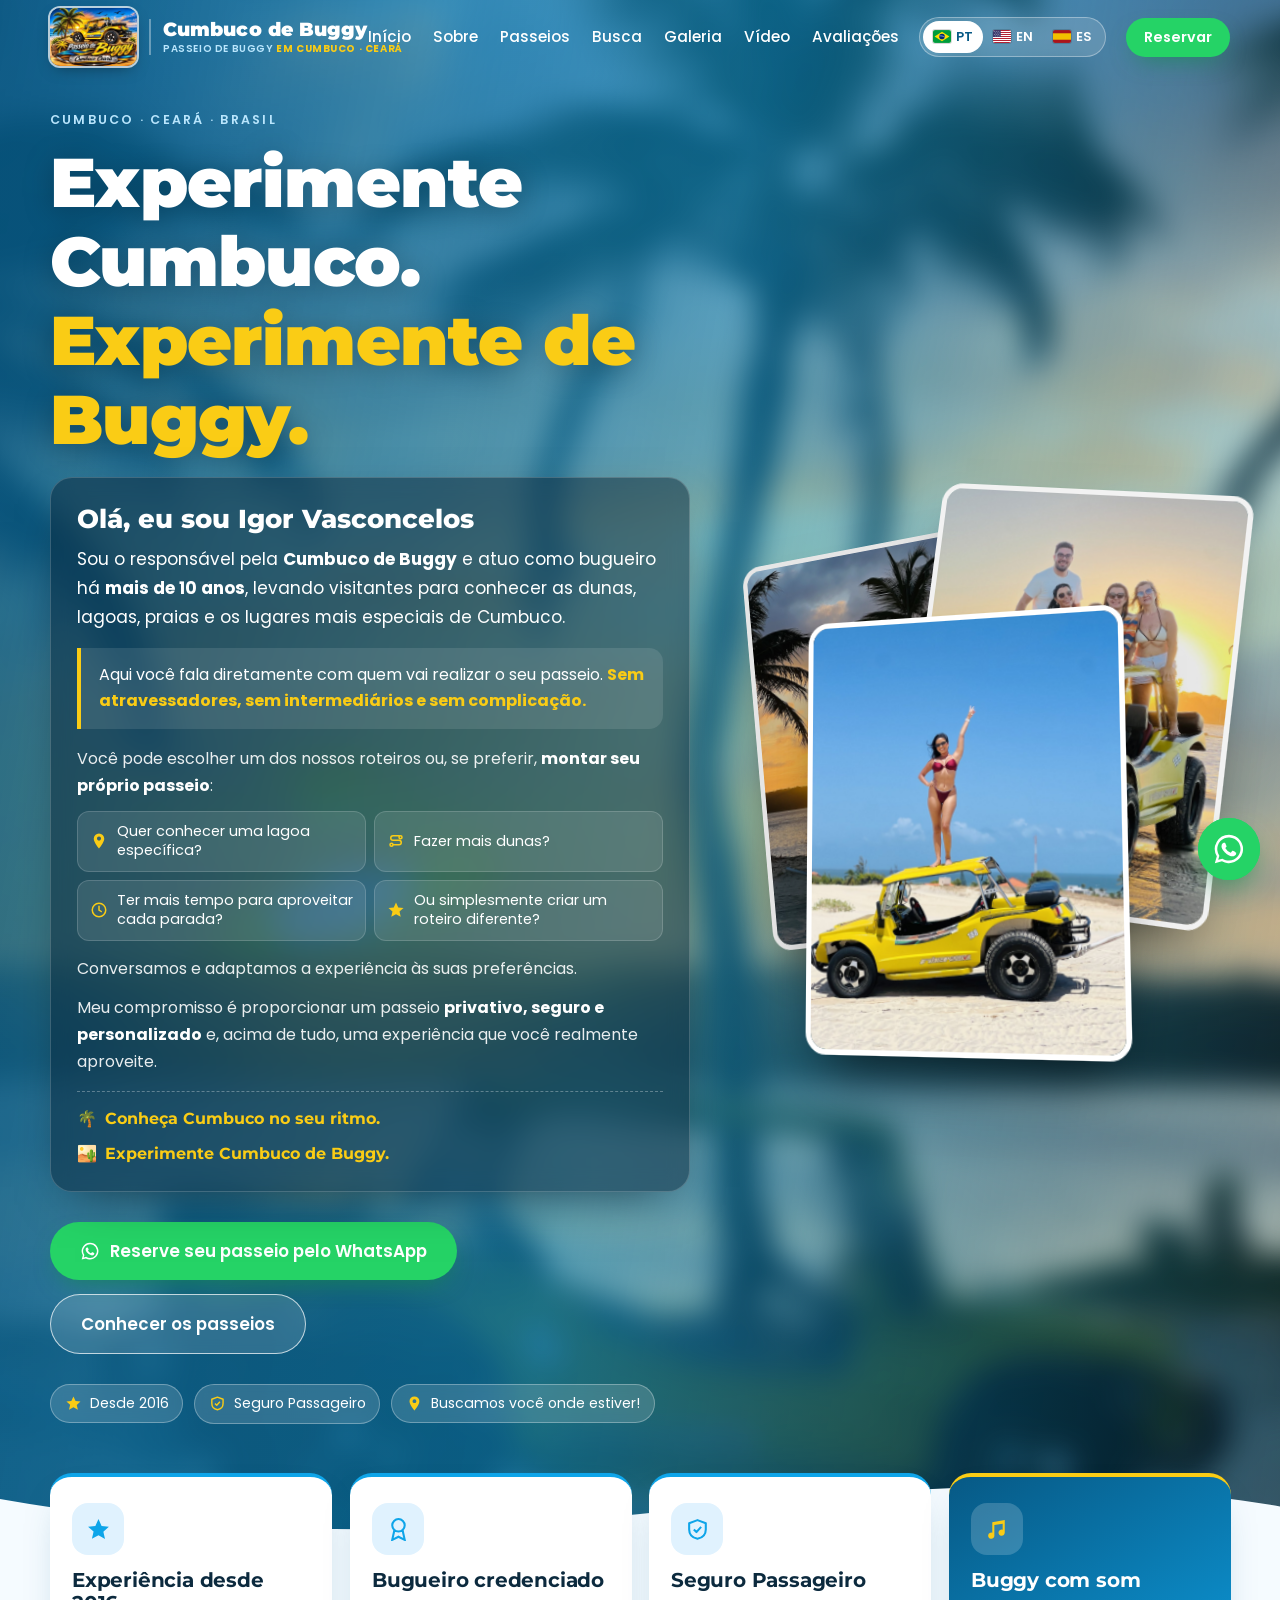
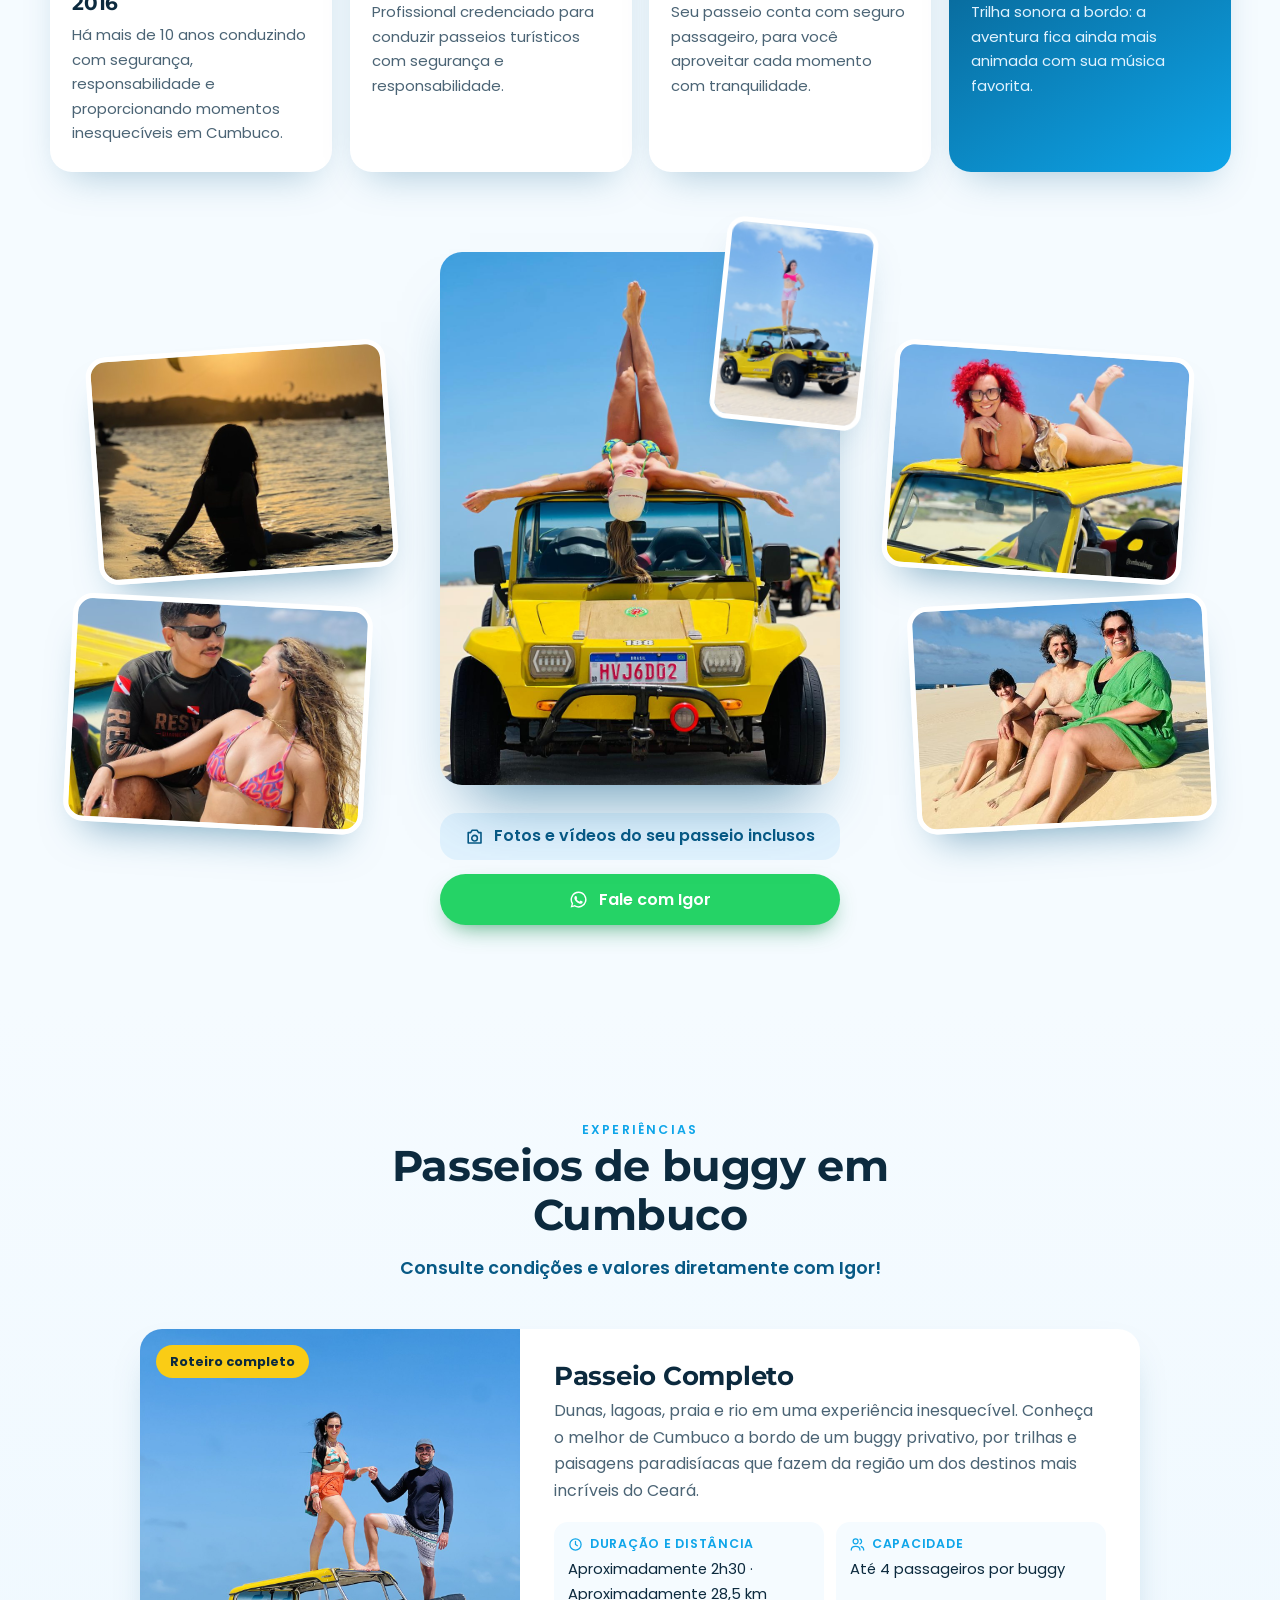
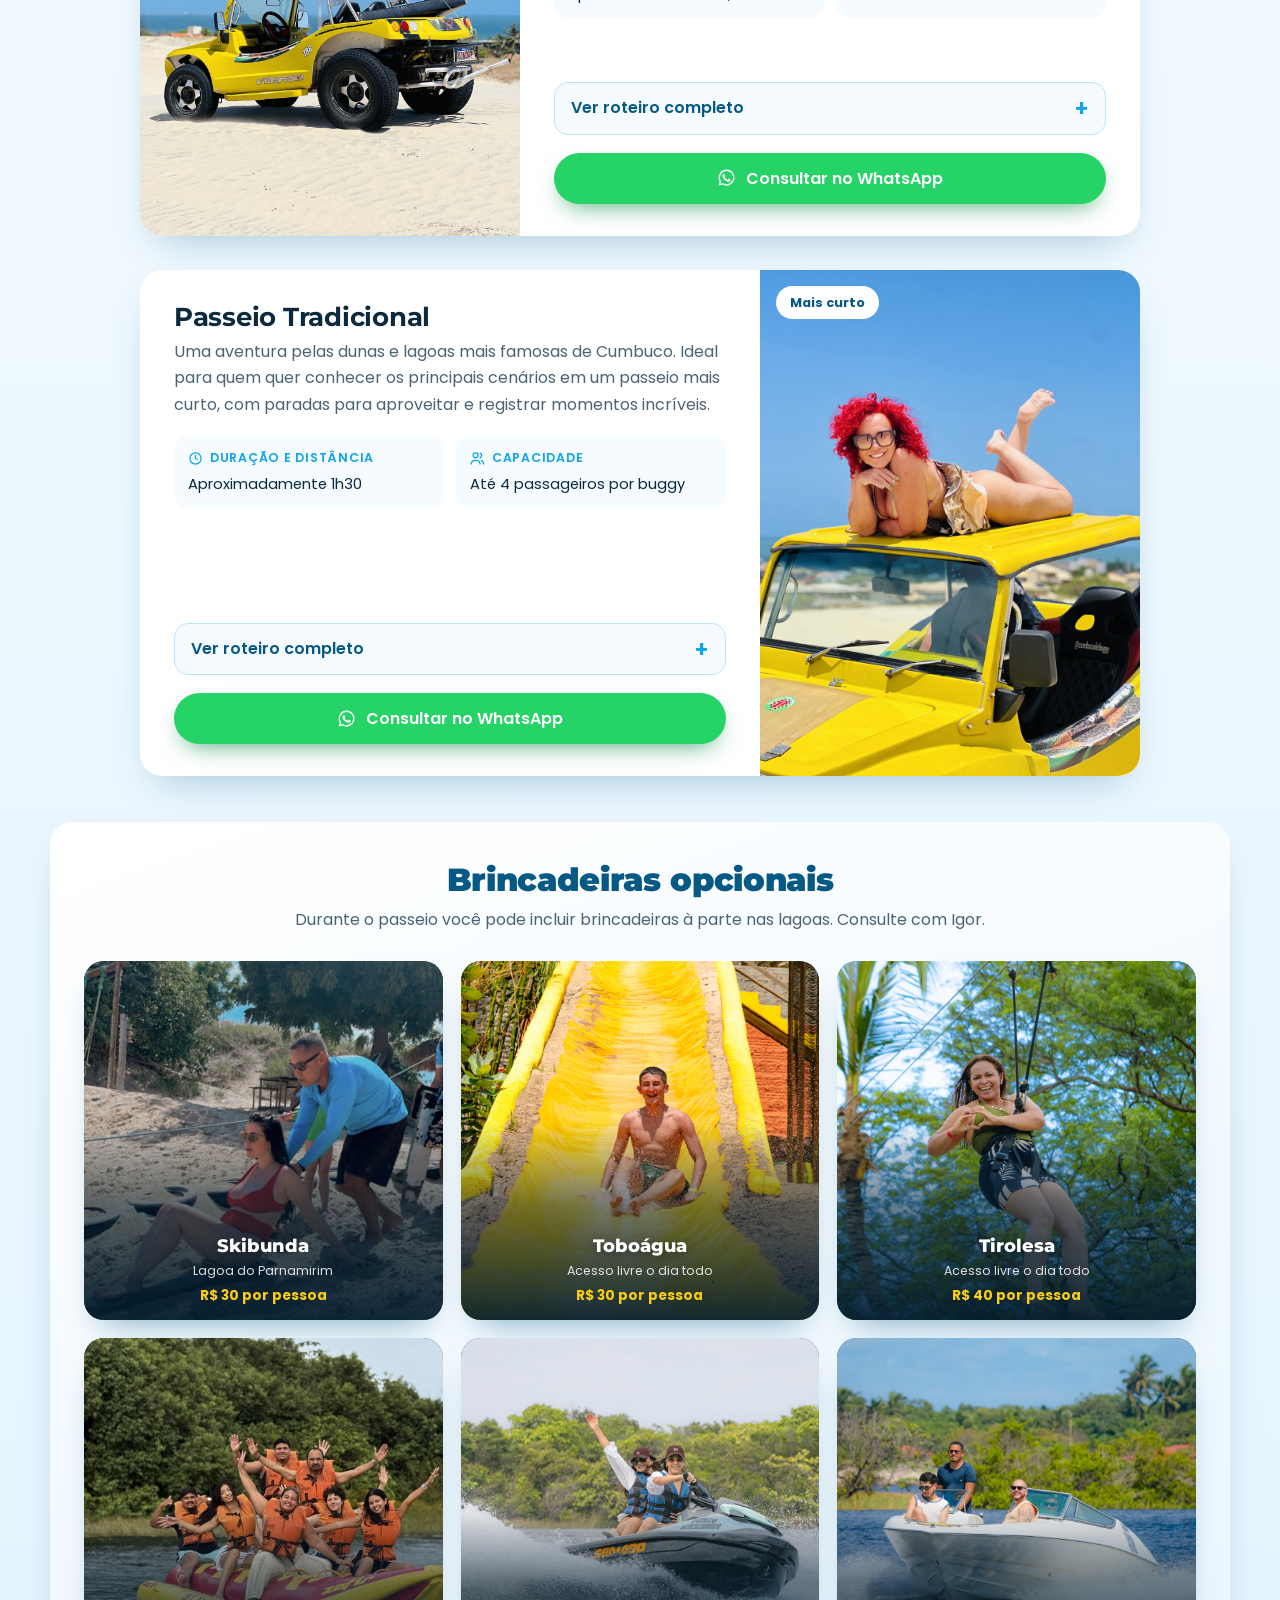
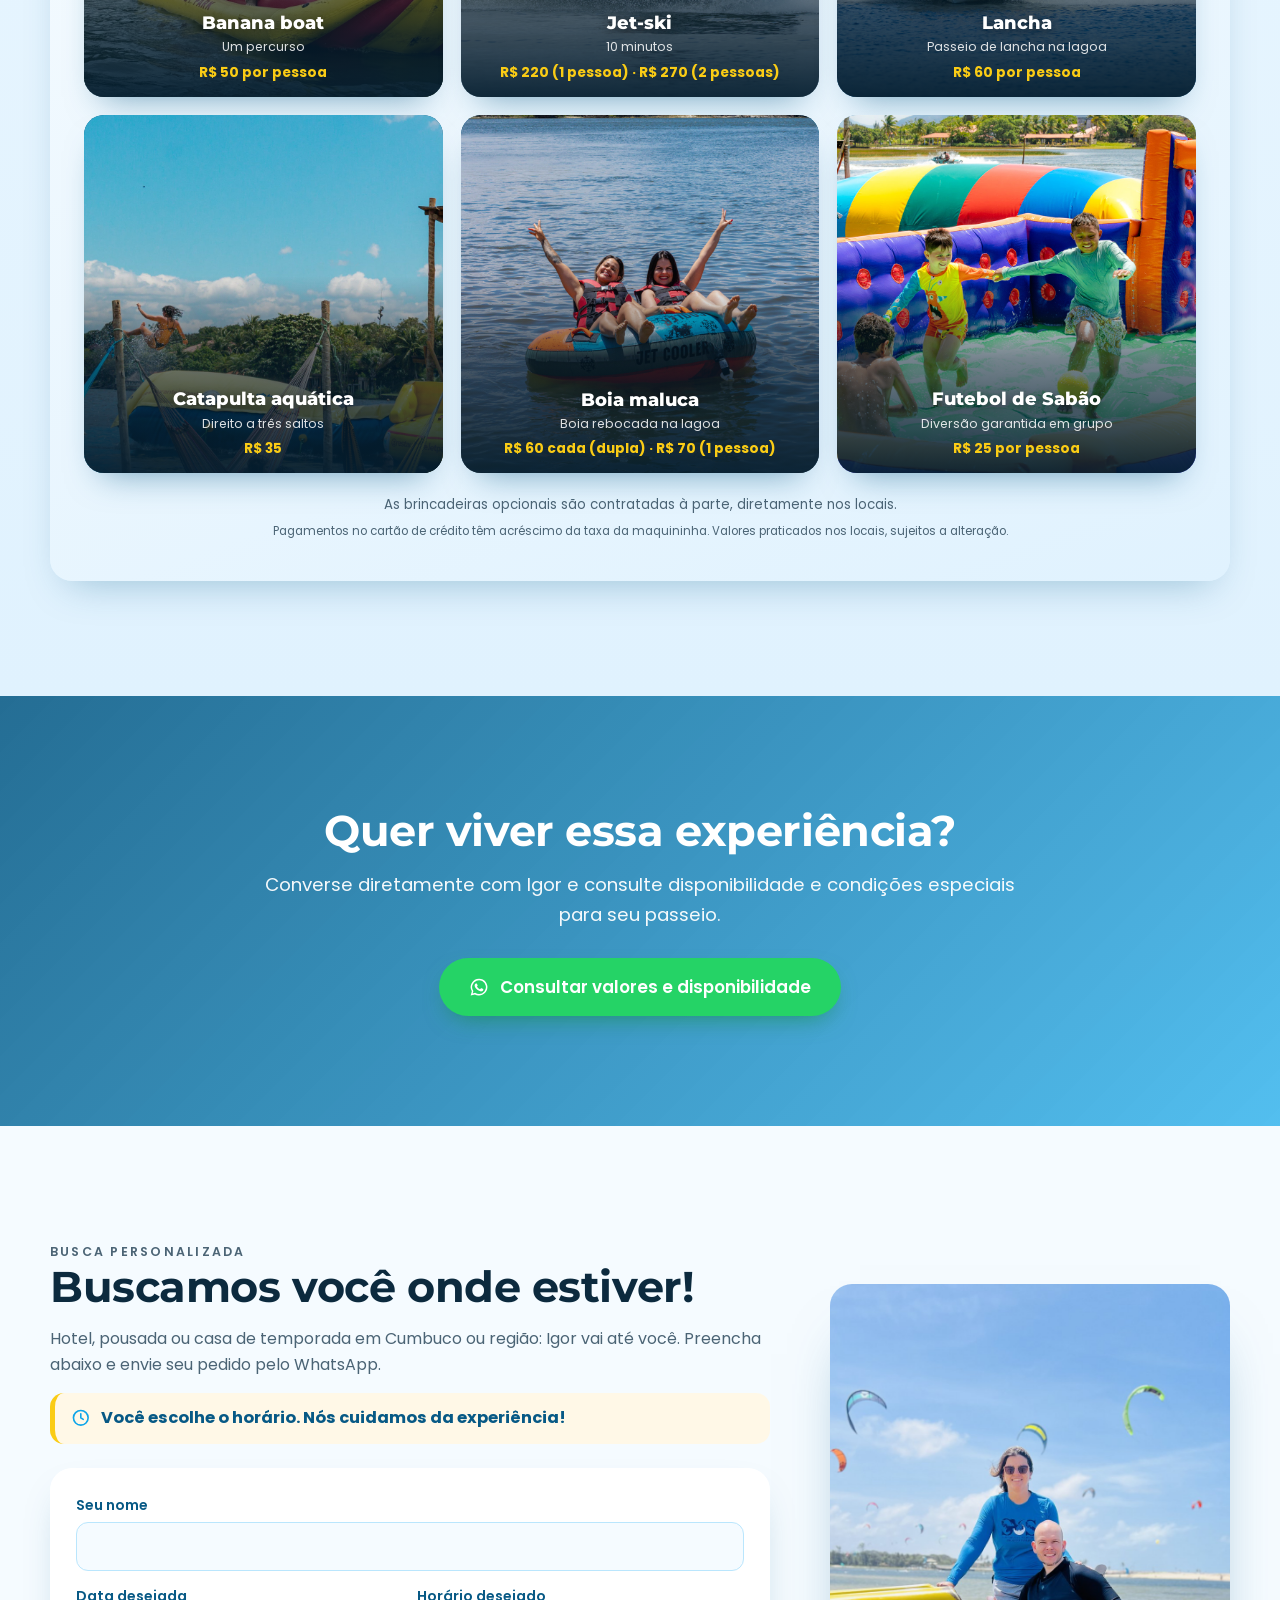
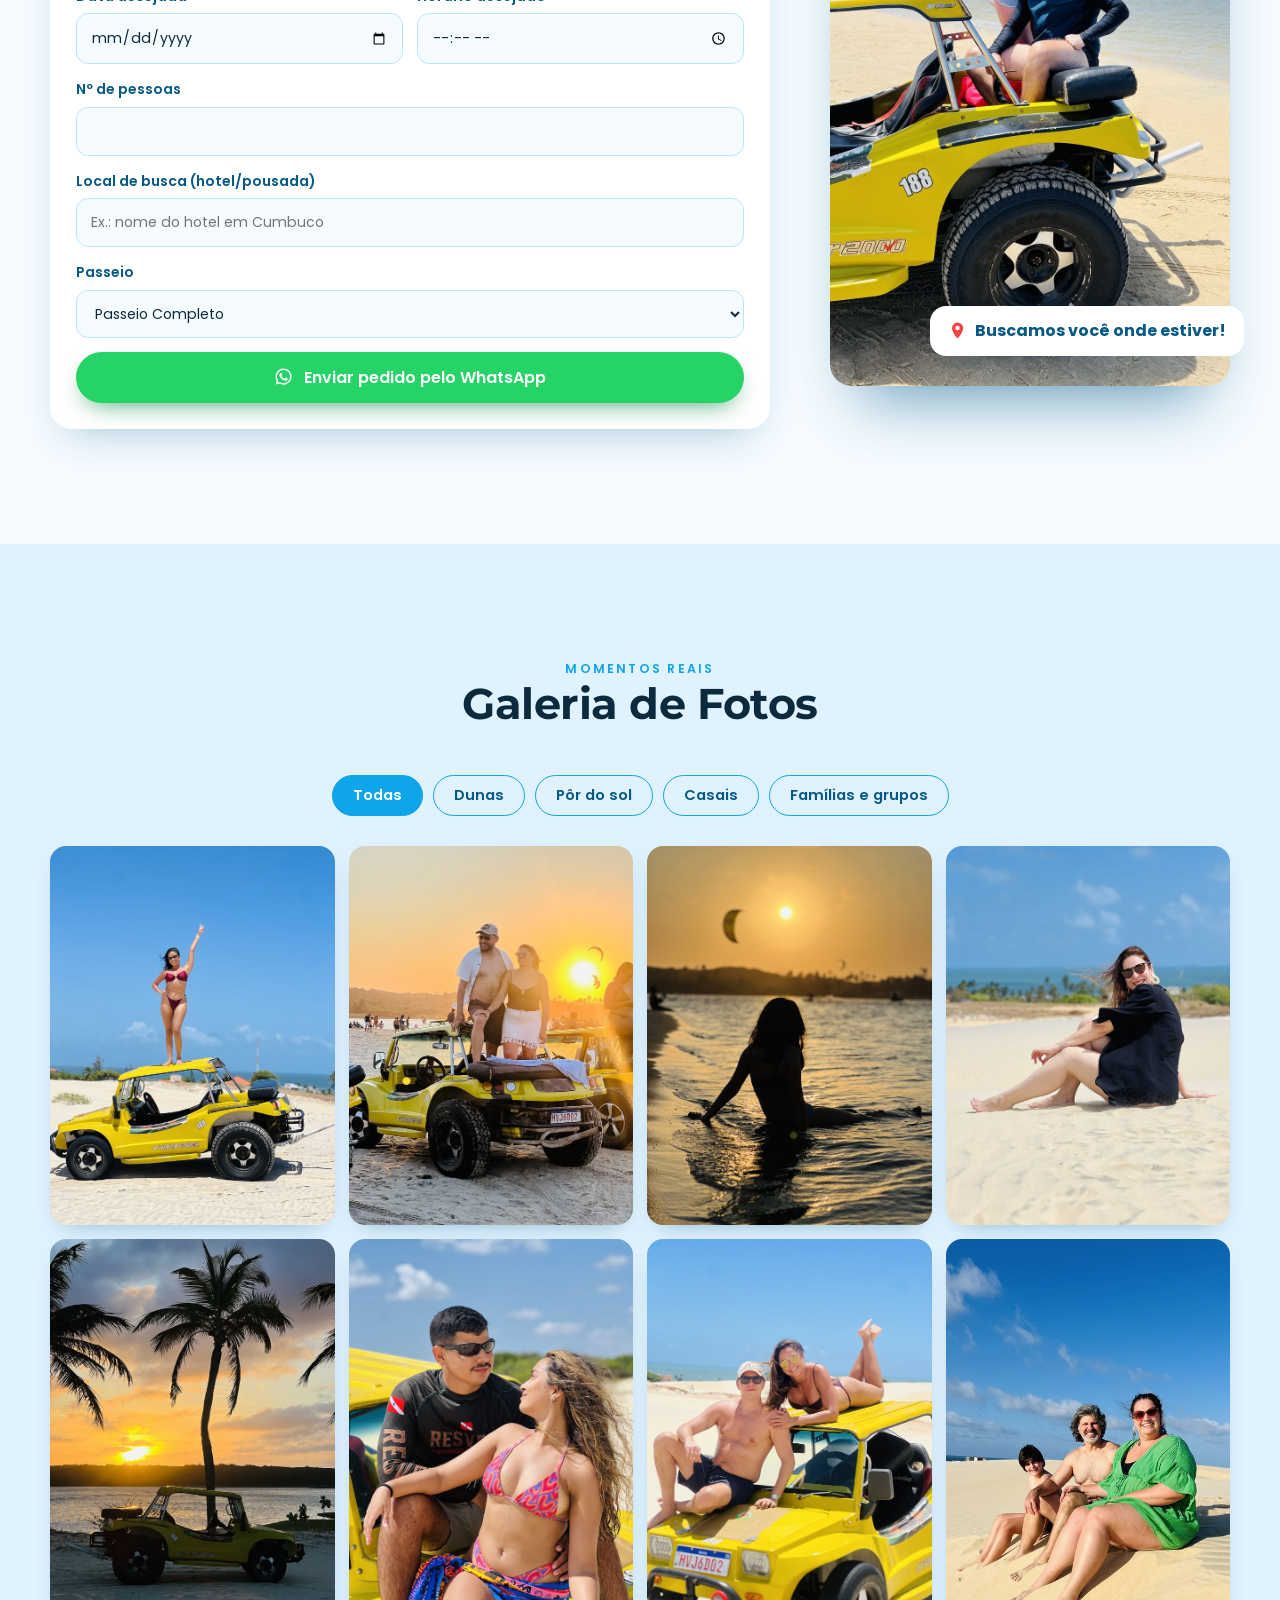
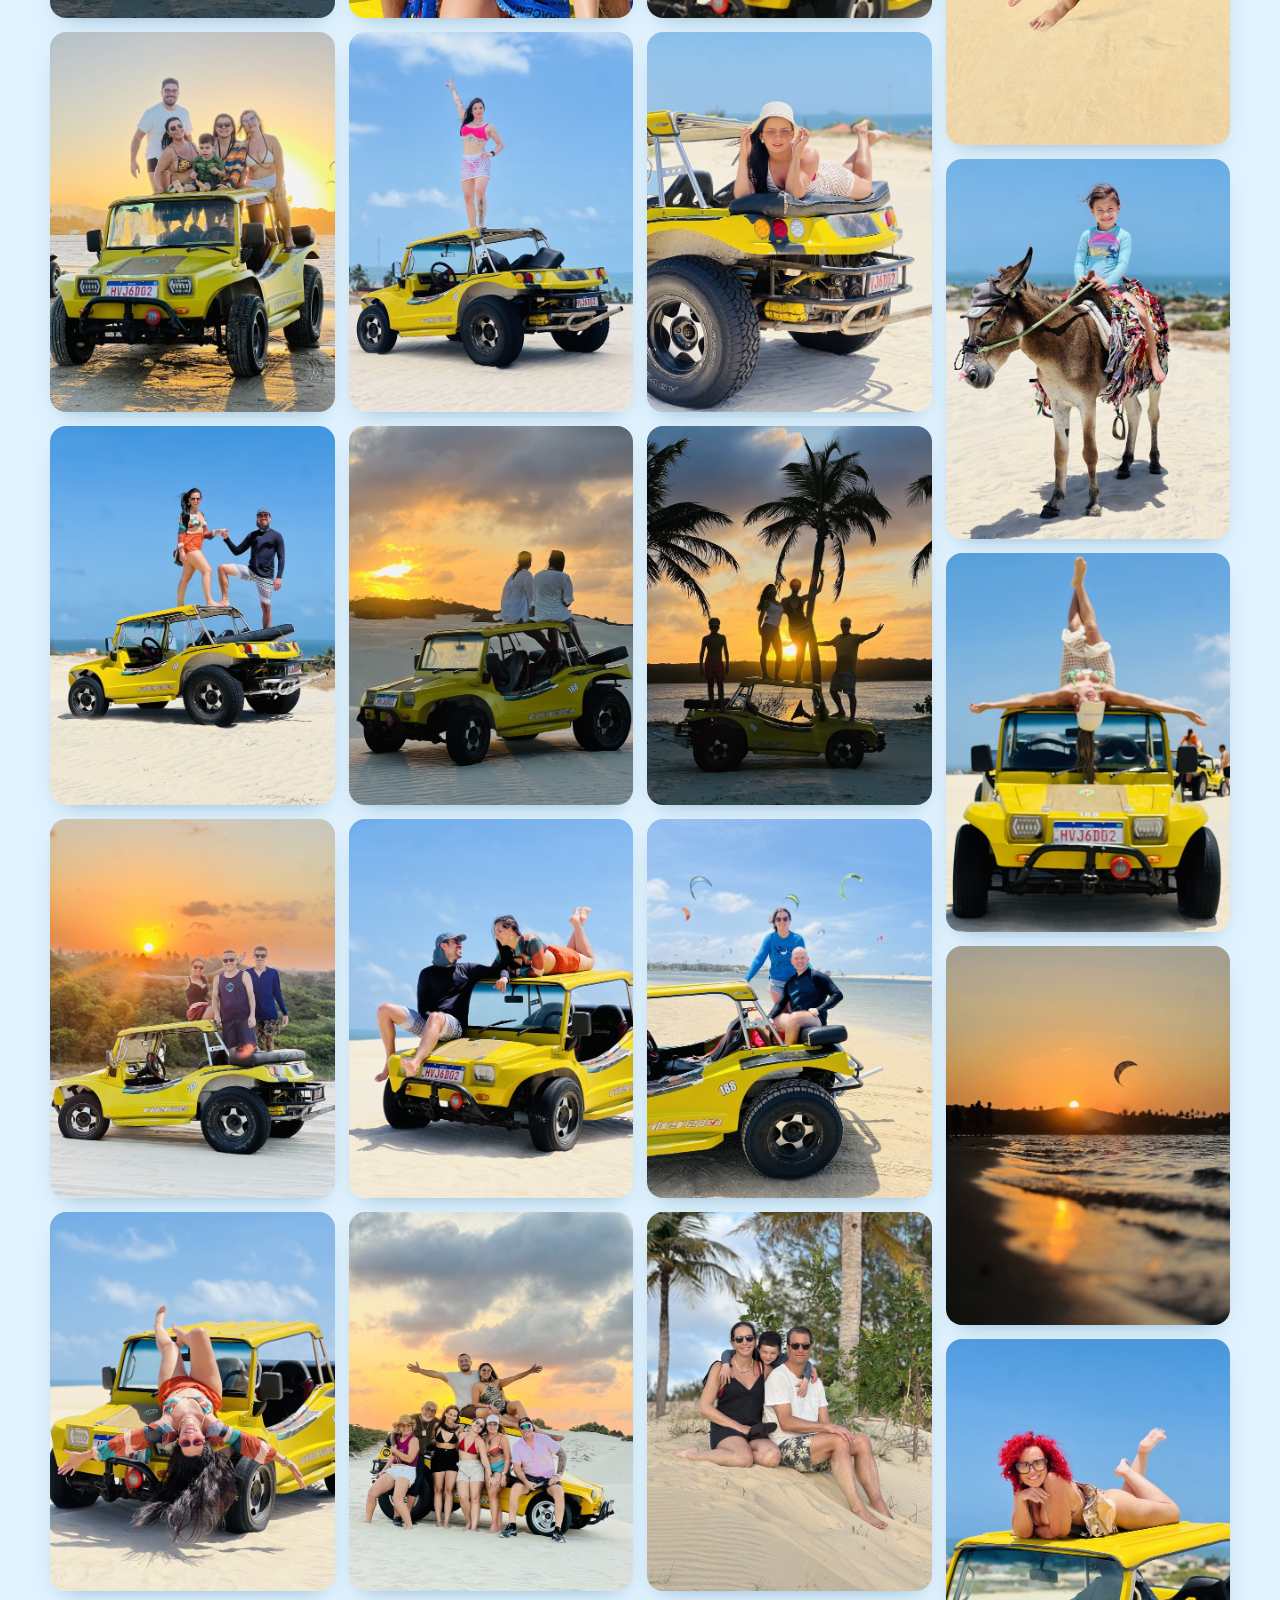
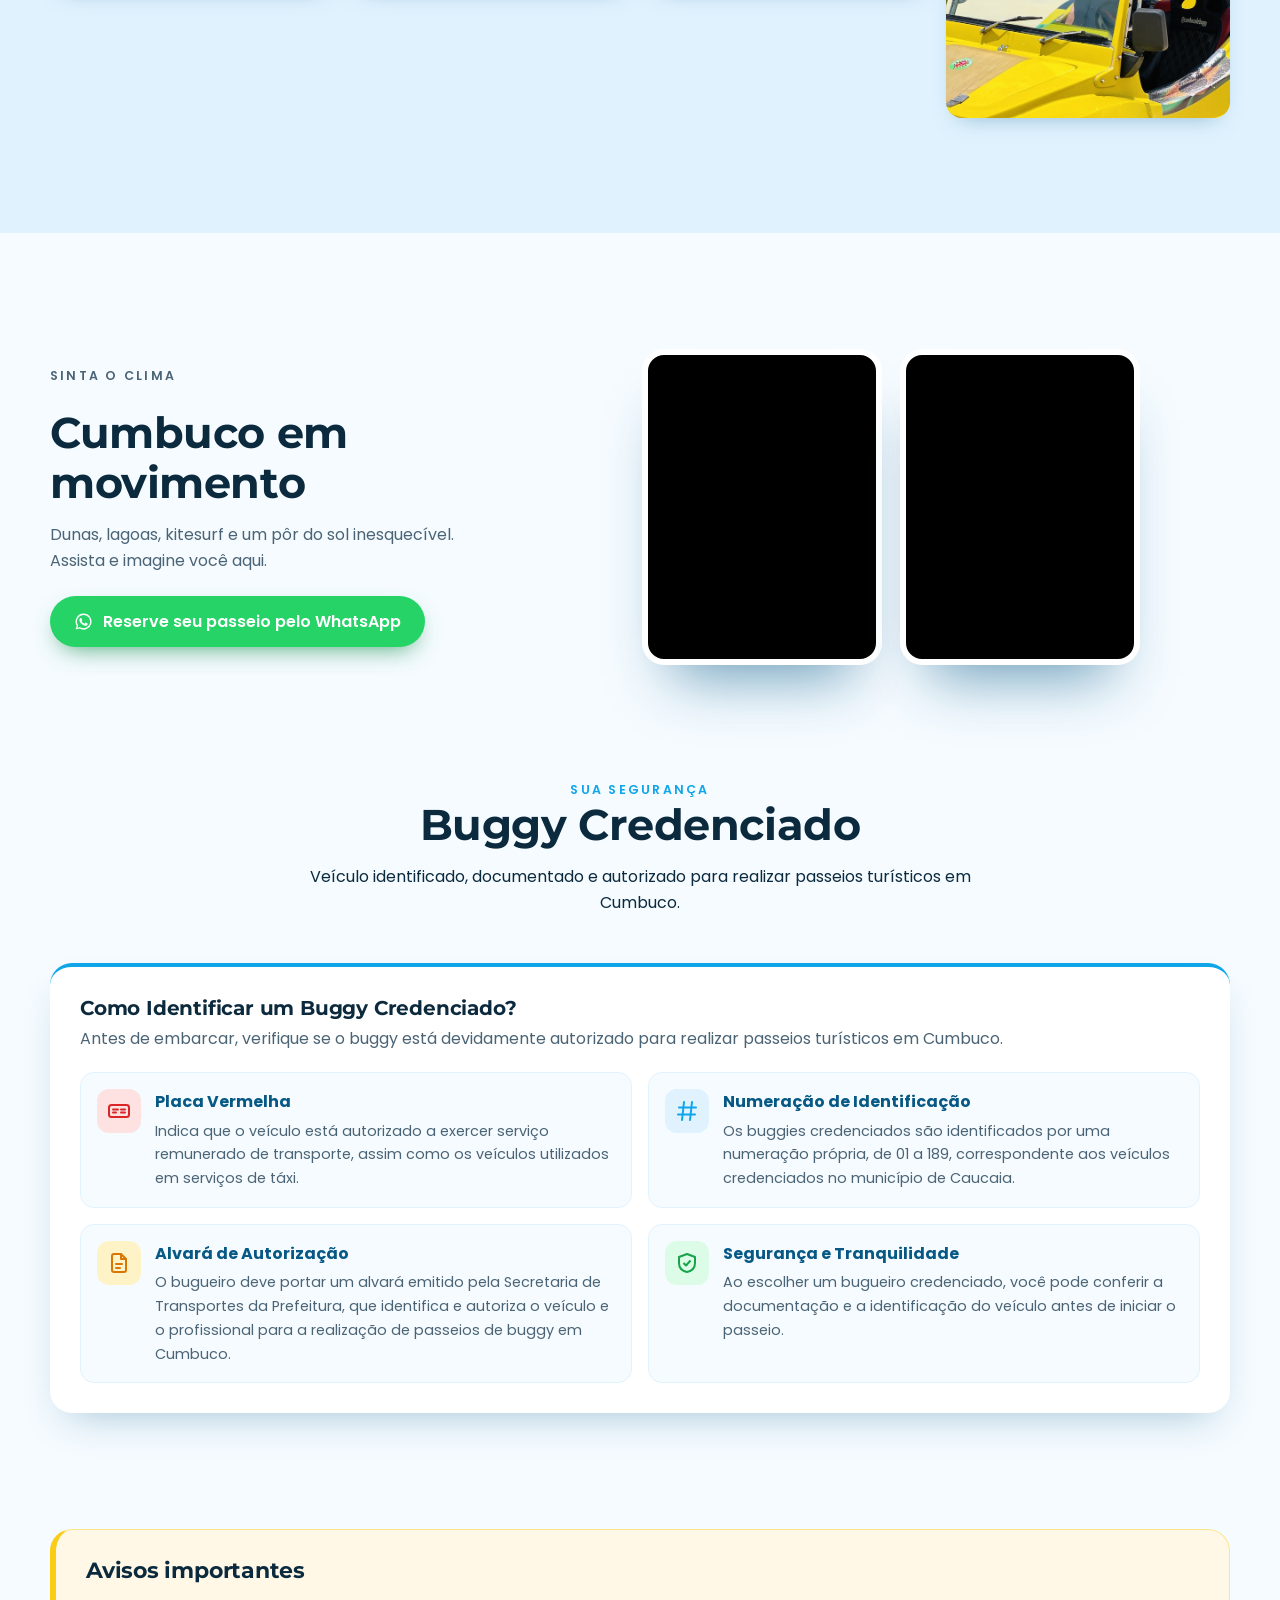
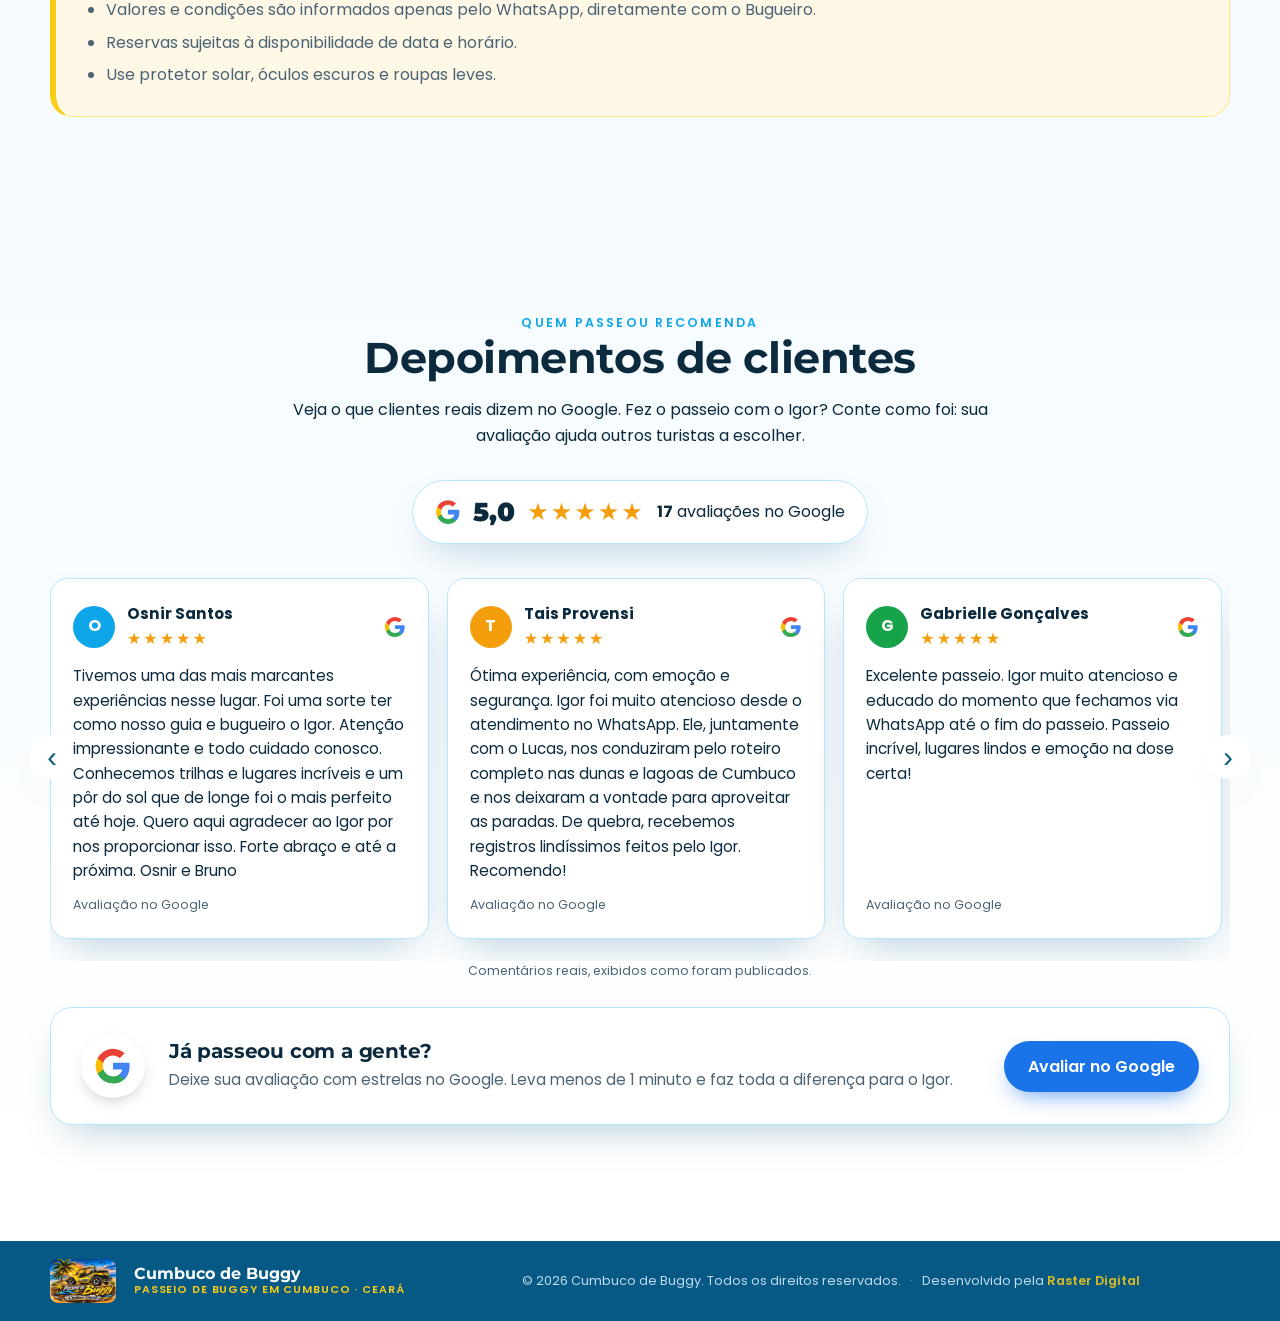
==== index.html @ 33edb1c6 "Site Cumbuco de Buggy: versão inicial trilíngue com README Co-Authored-By: Claude Opus 5.5 <noreply@" ====
<!doctype html>
<html lang="pt-BR">
<head>
<meta charset="utf-8">
<meta name="viewport" content="width=device-width, initial-scale=1">
<title>Passeio de Buggy em Cumbuco | Igor Vasconcelos</title>
<meta name="robots" content="noindex, follow">
<link rel="alternate" hreflang="pt-BR" href="https://www.buggycumbuco.com.br/pt-br/">
<link rel="alternate" hreflang="en" href="https://www.buggycumbuco.com.br/en/">
<link rel="alternate" hreflang="es" href="https://www.buggycumbuco.com.br/es/">
<link rel="alternate" hreflang="x-default" href="https://www.buggycumbuco.com.br/pt-br/">
<script>
  var p = { pt: "pt-br", en: "en", es: "es" }, l = "pt";
  try { l = localStorage.getItem("lang") || "pt"; } catch (e) {}
  location.replace((p[l] || "pt-br") + "/index.html");
</script>
<noscript><meta http-equiv="refresh" content="0; url=pt-br/index.html"></noscript>
</head>
<body><a href="pt-br/index.html">Português</a> · <a href="en/index.html">English</a> · <a href="es/index.html">Español</a></body>
</html>
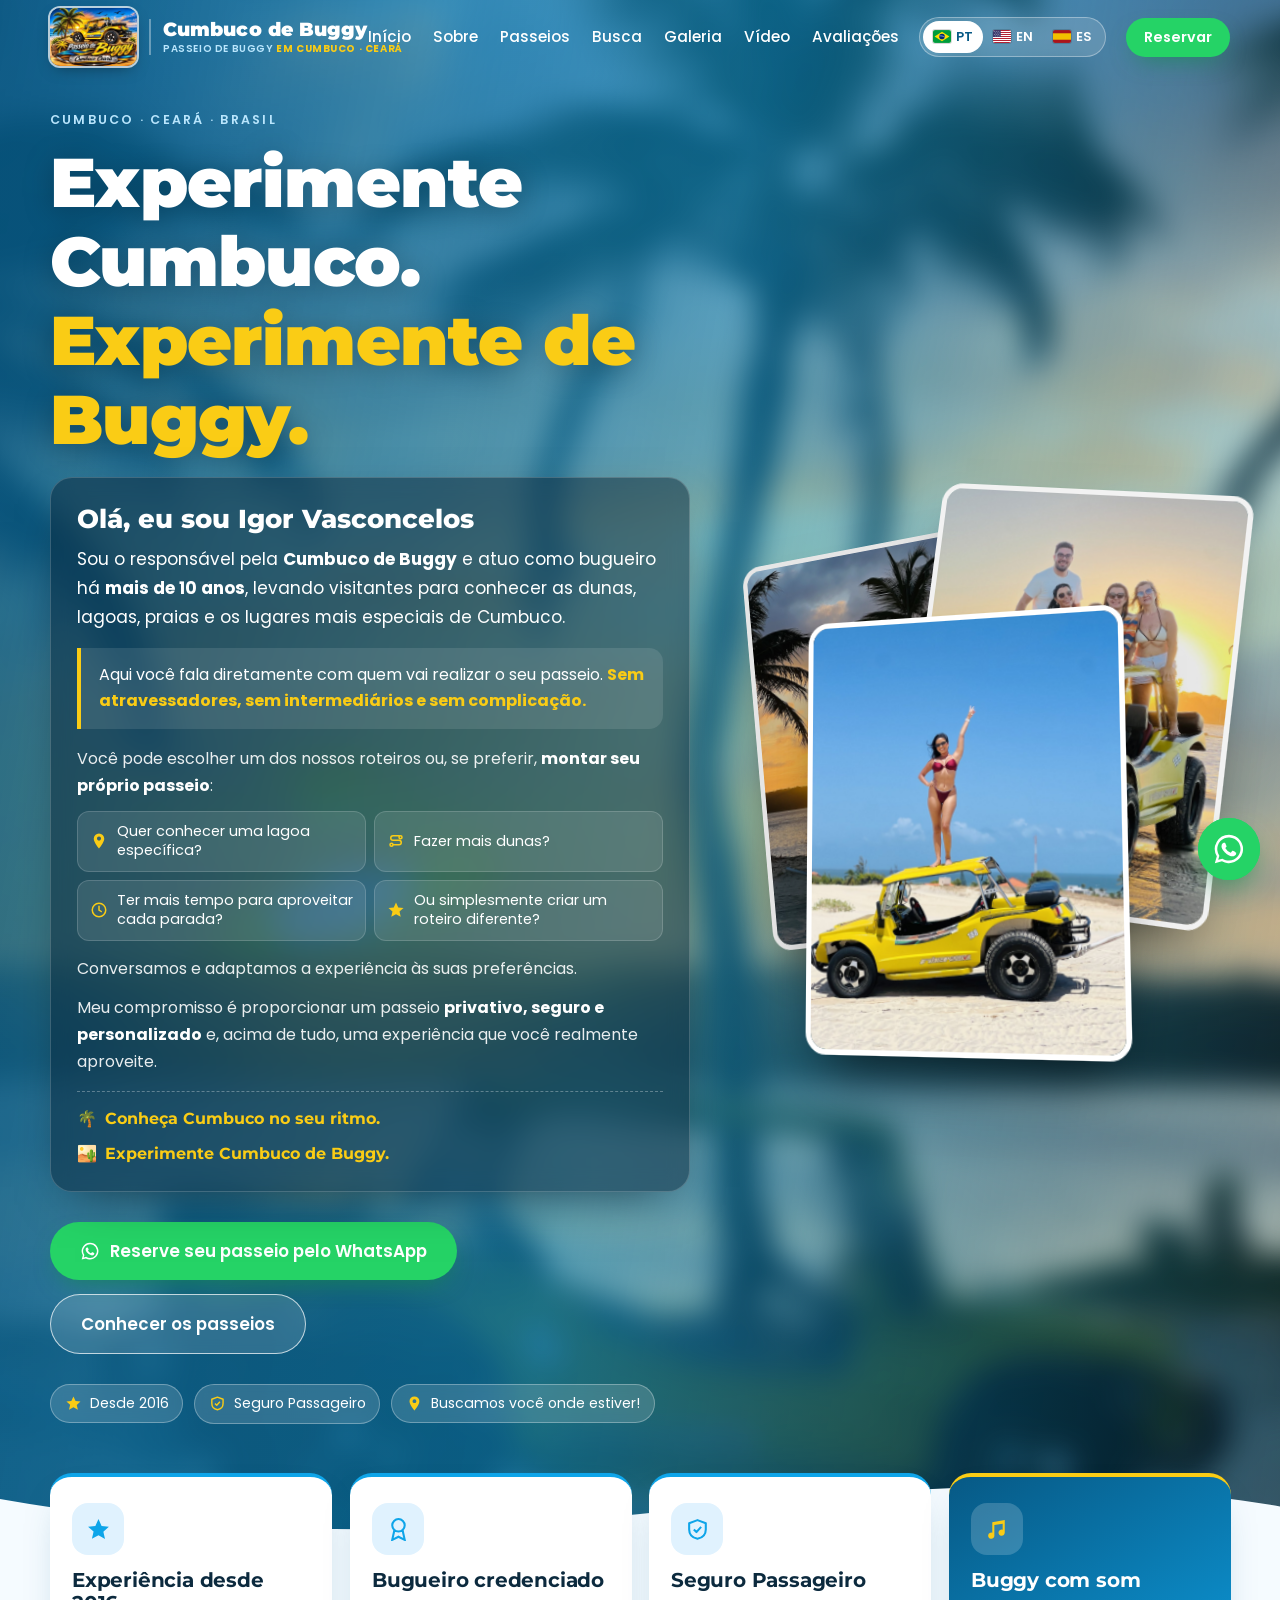
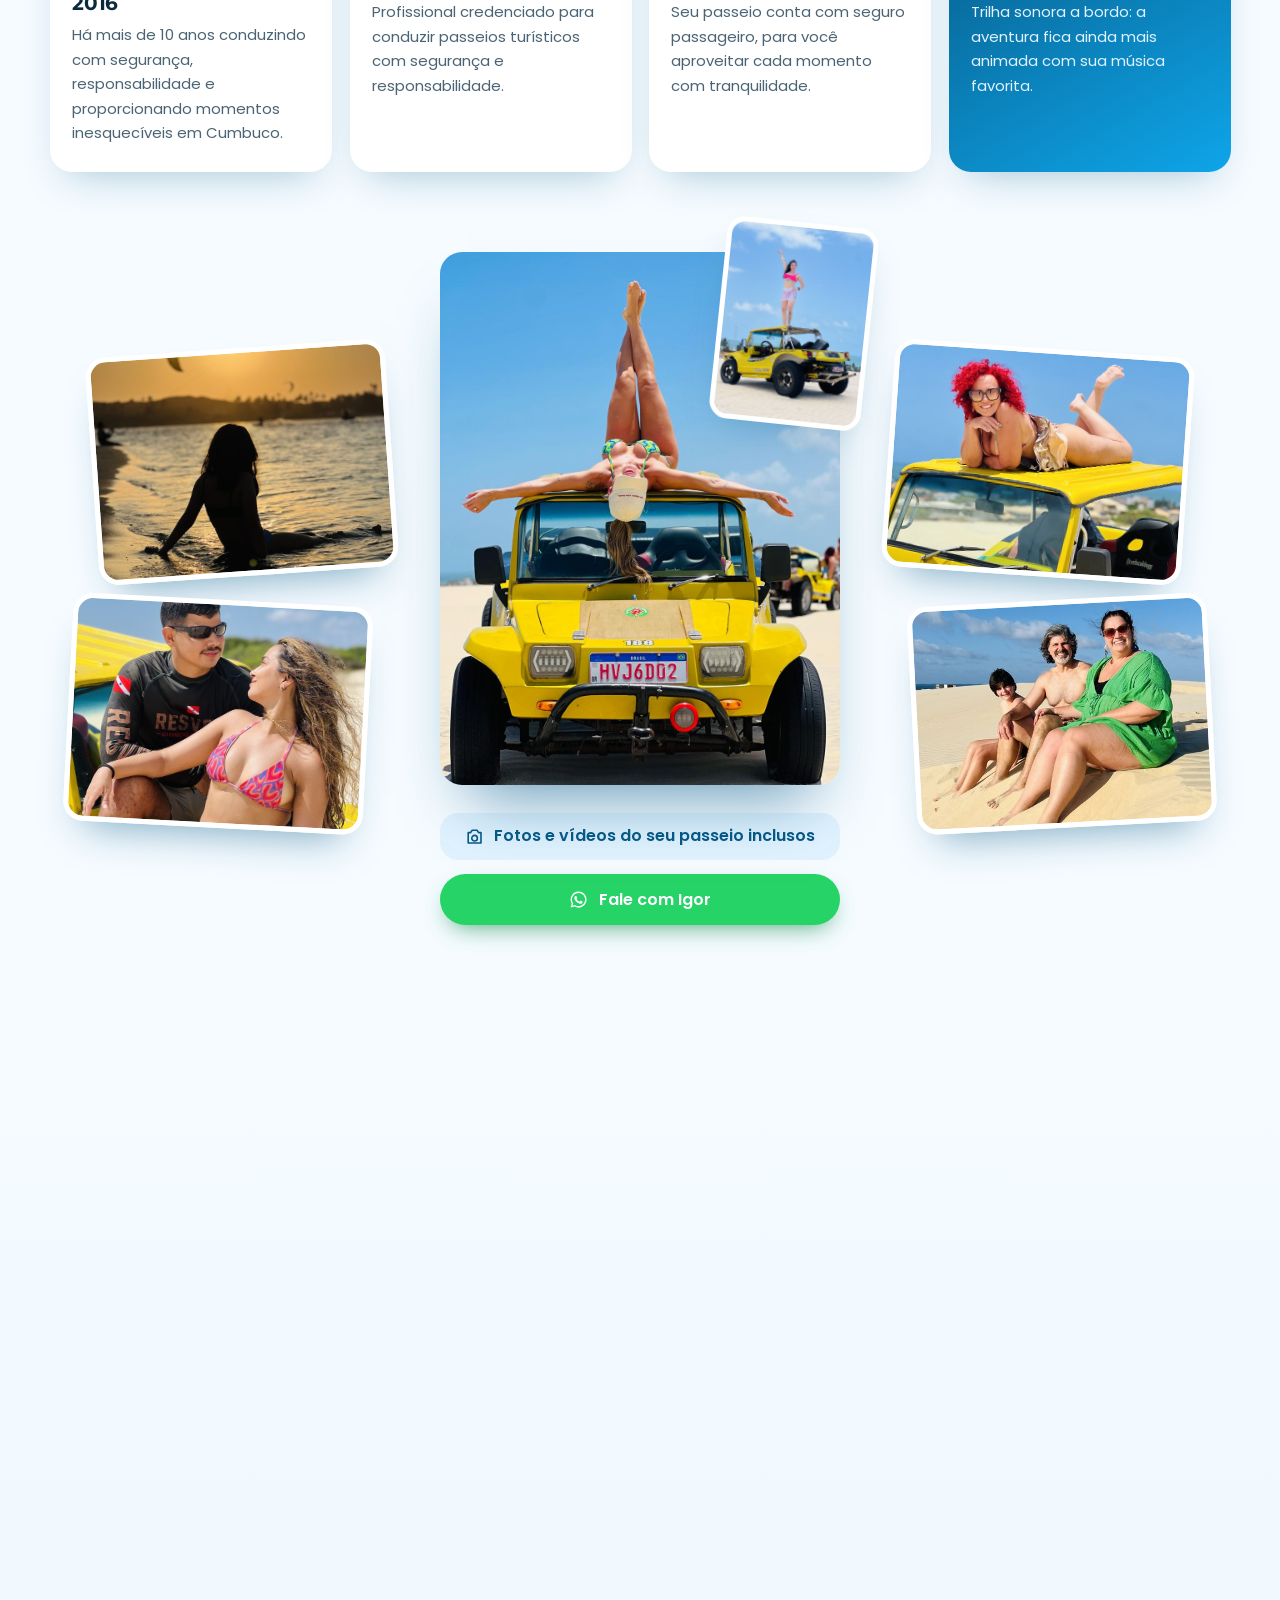
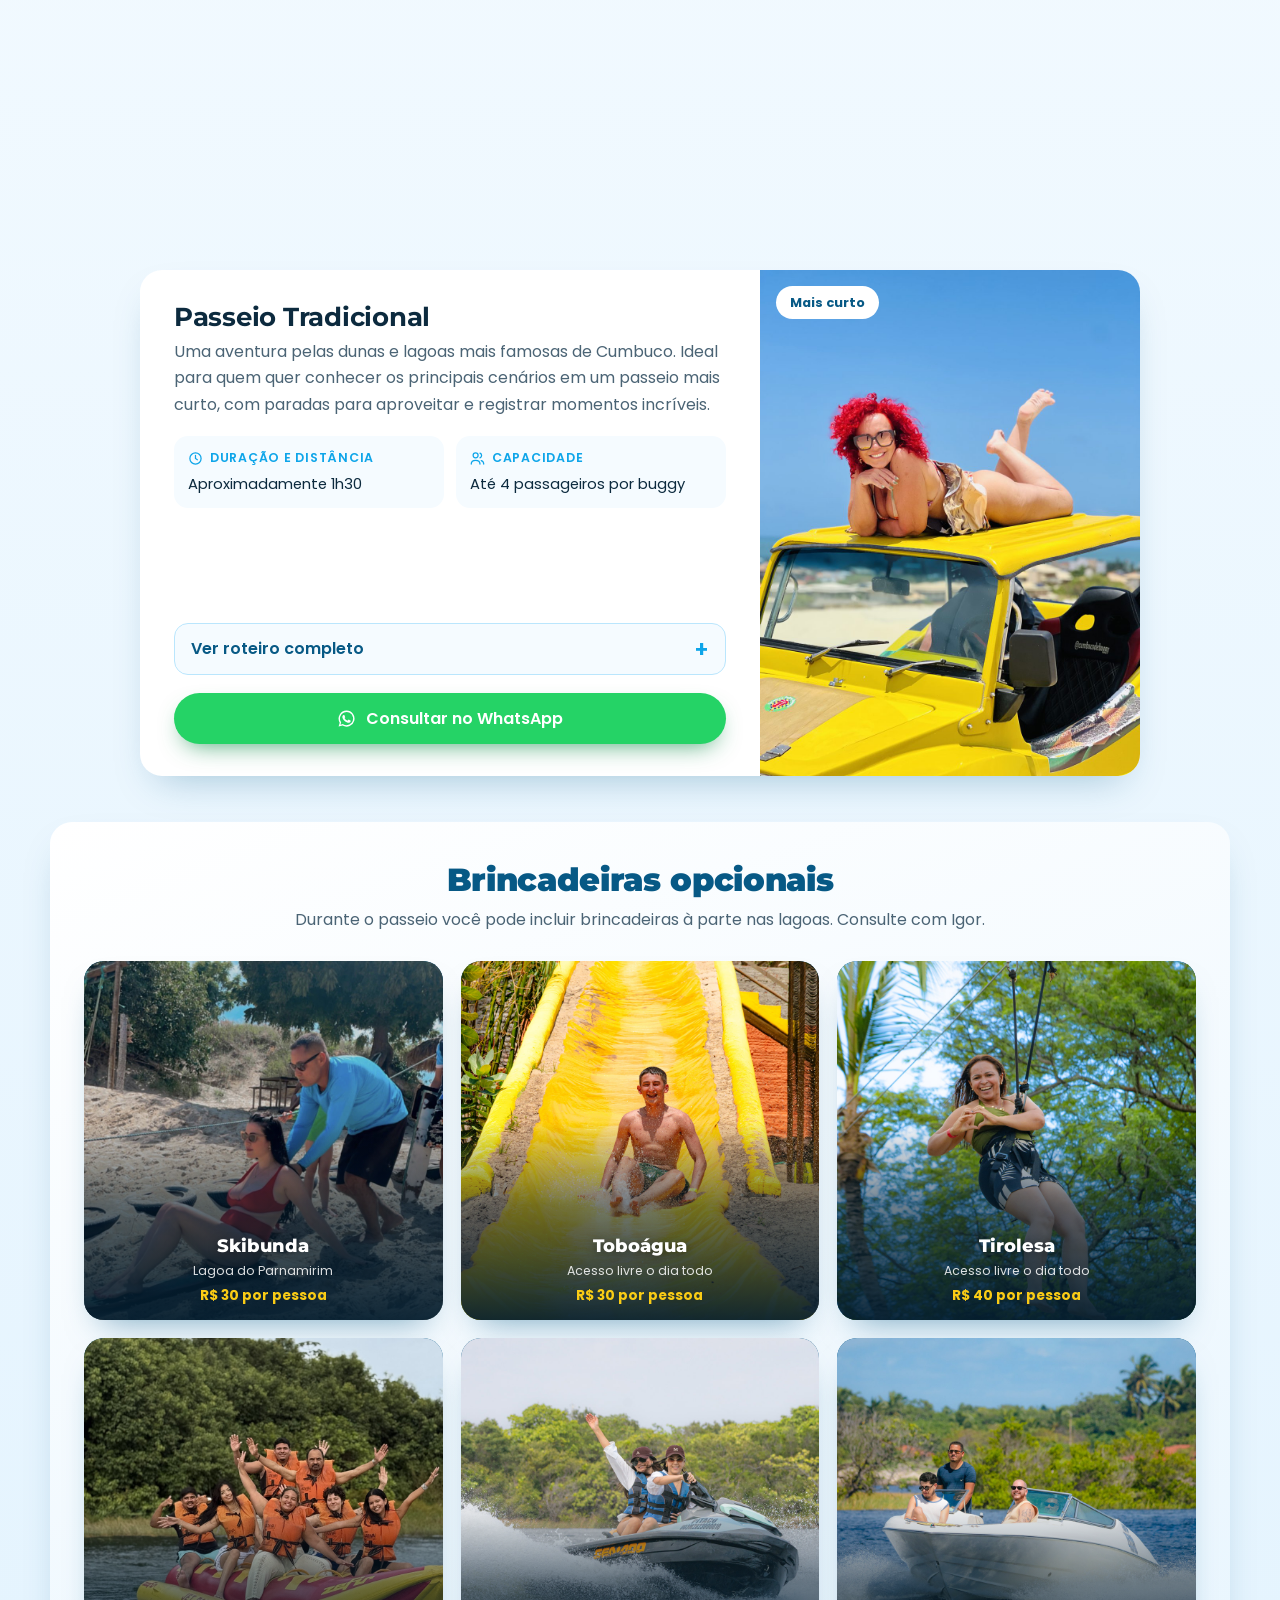
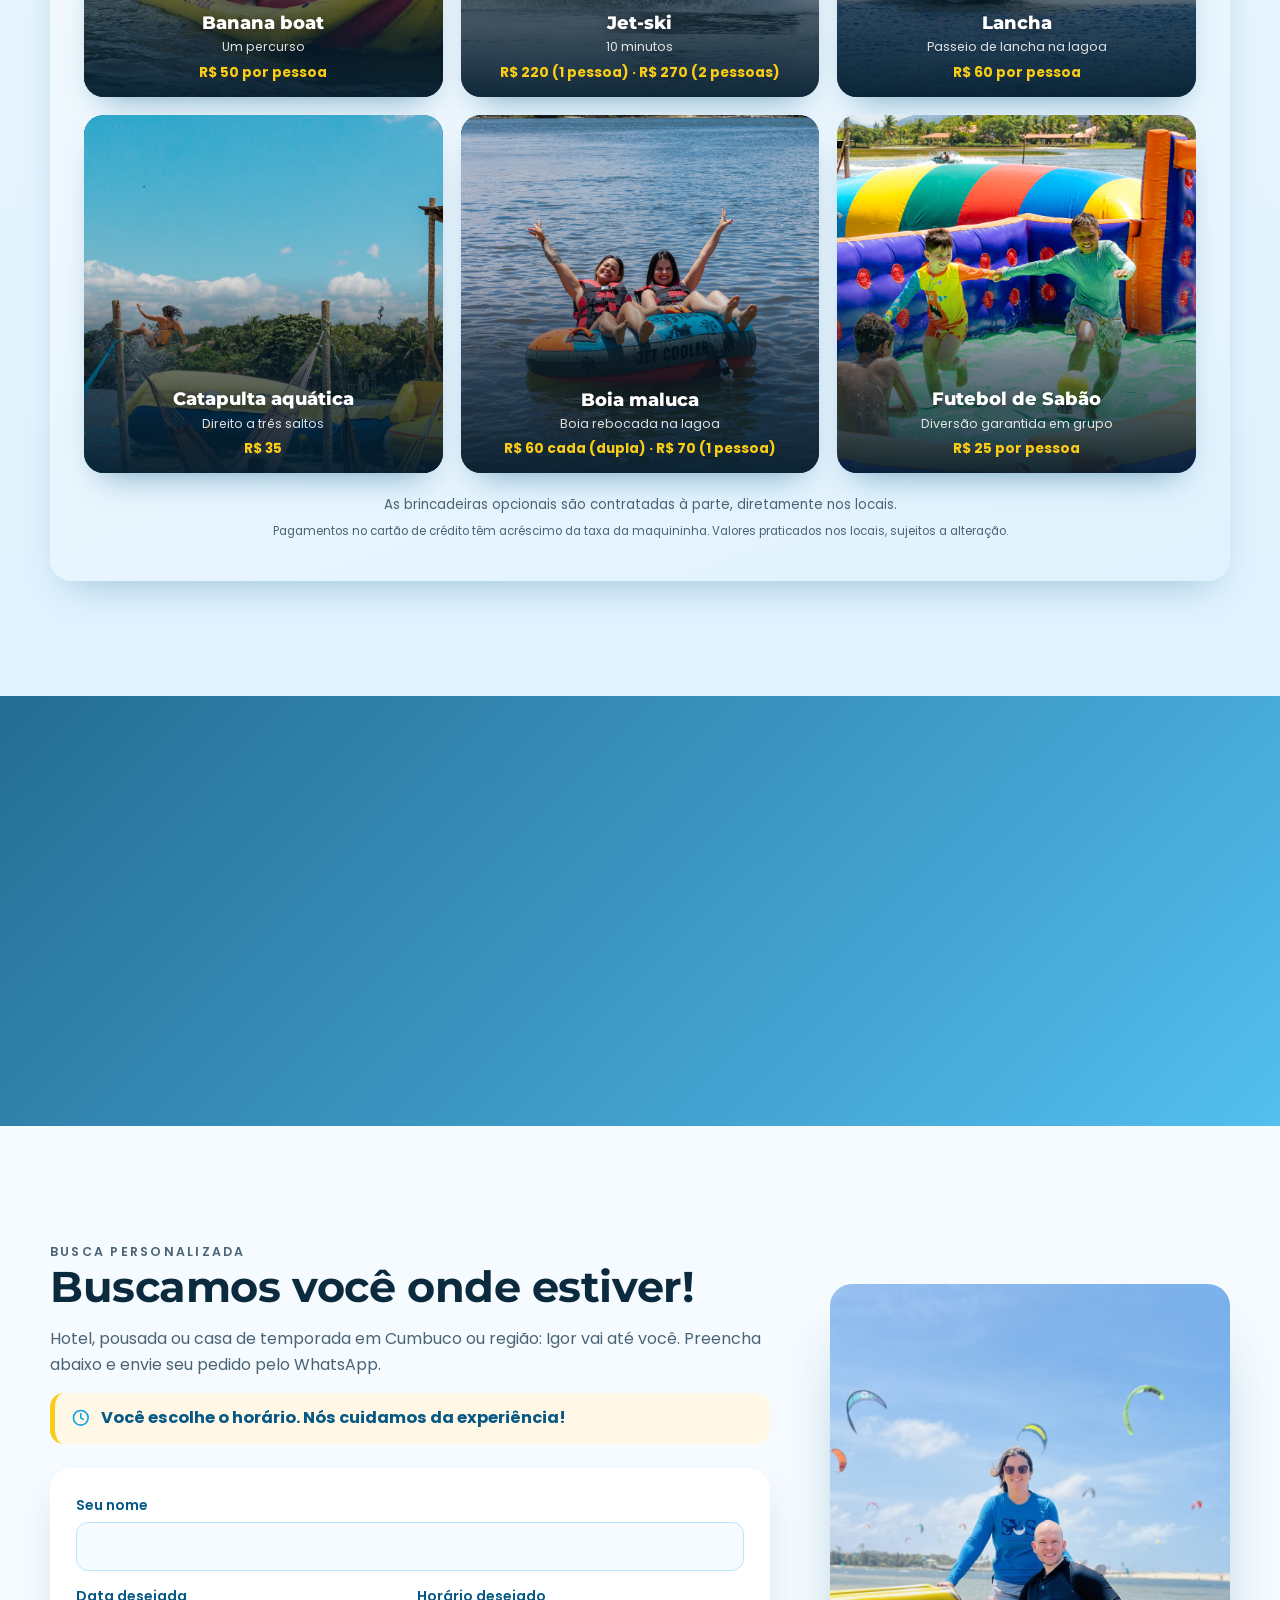
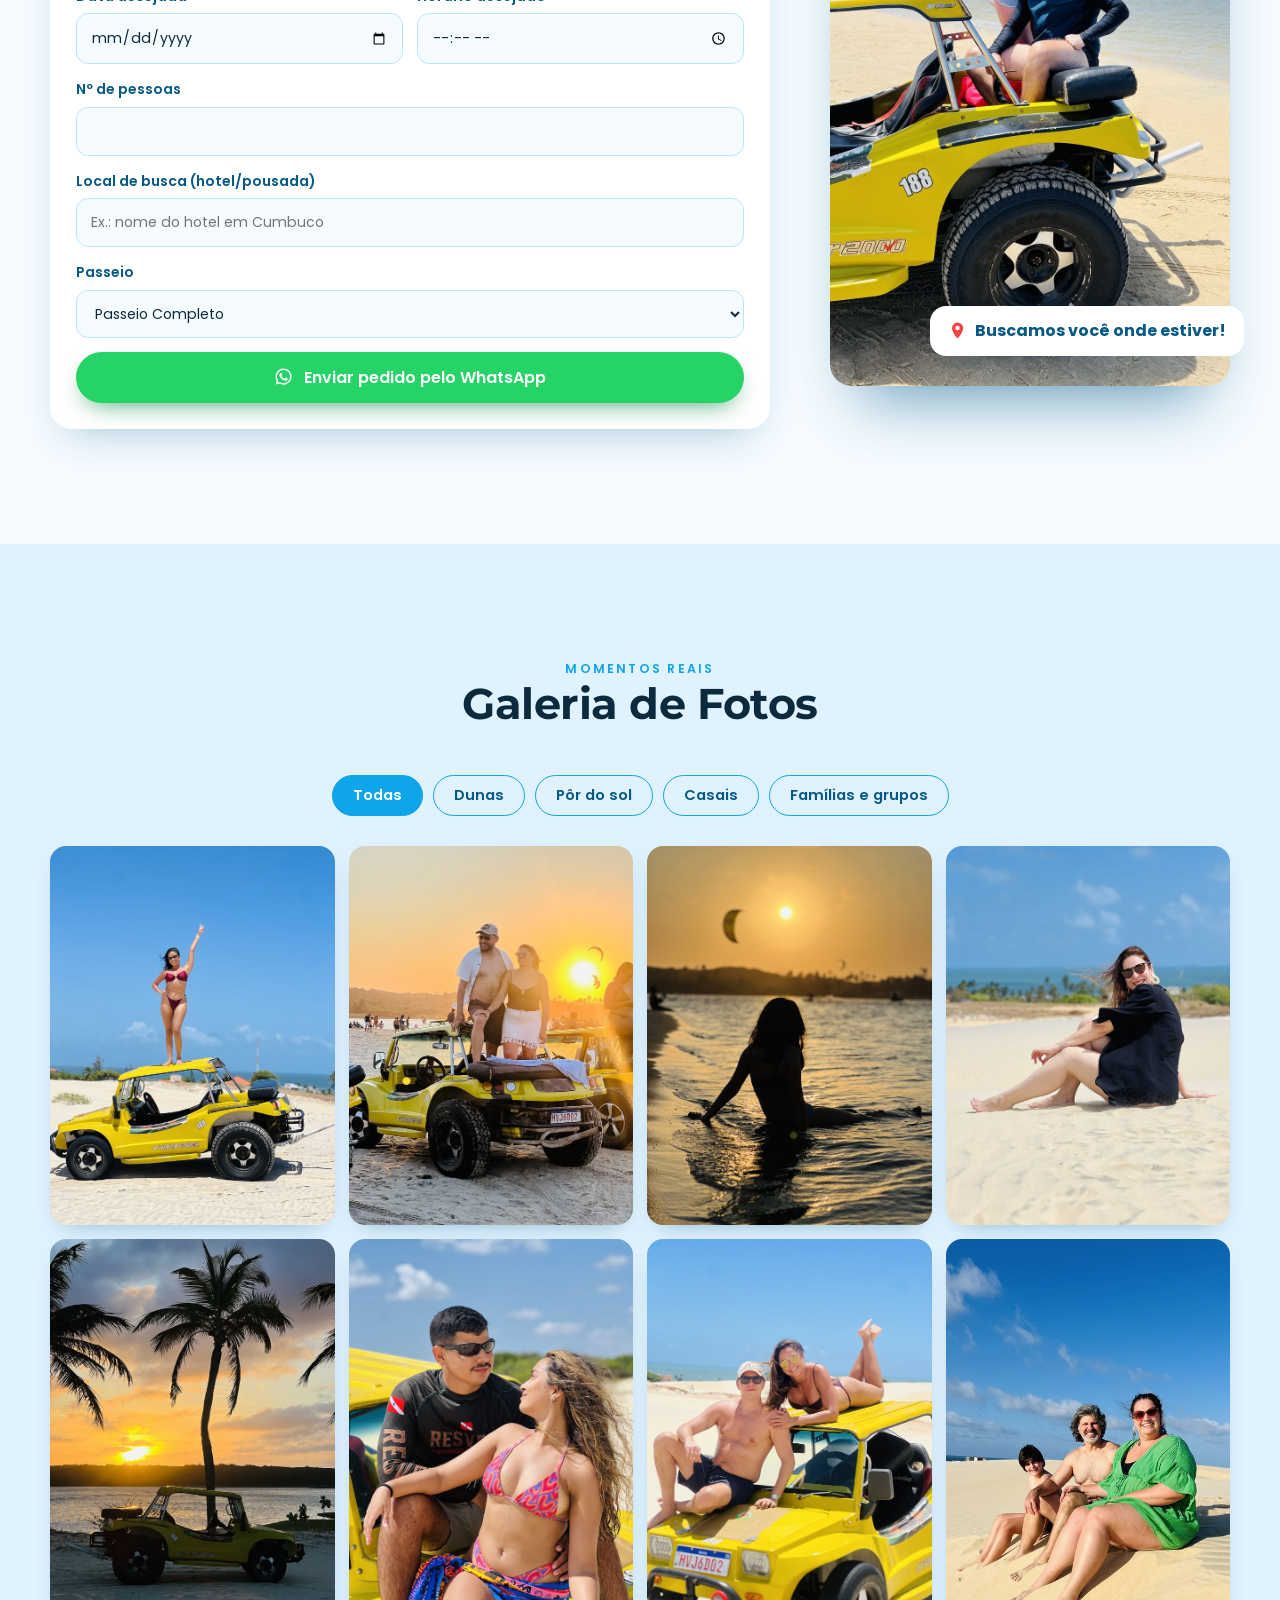
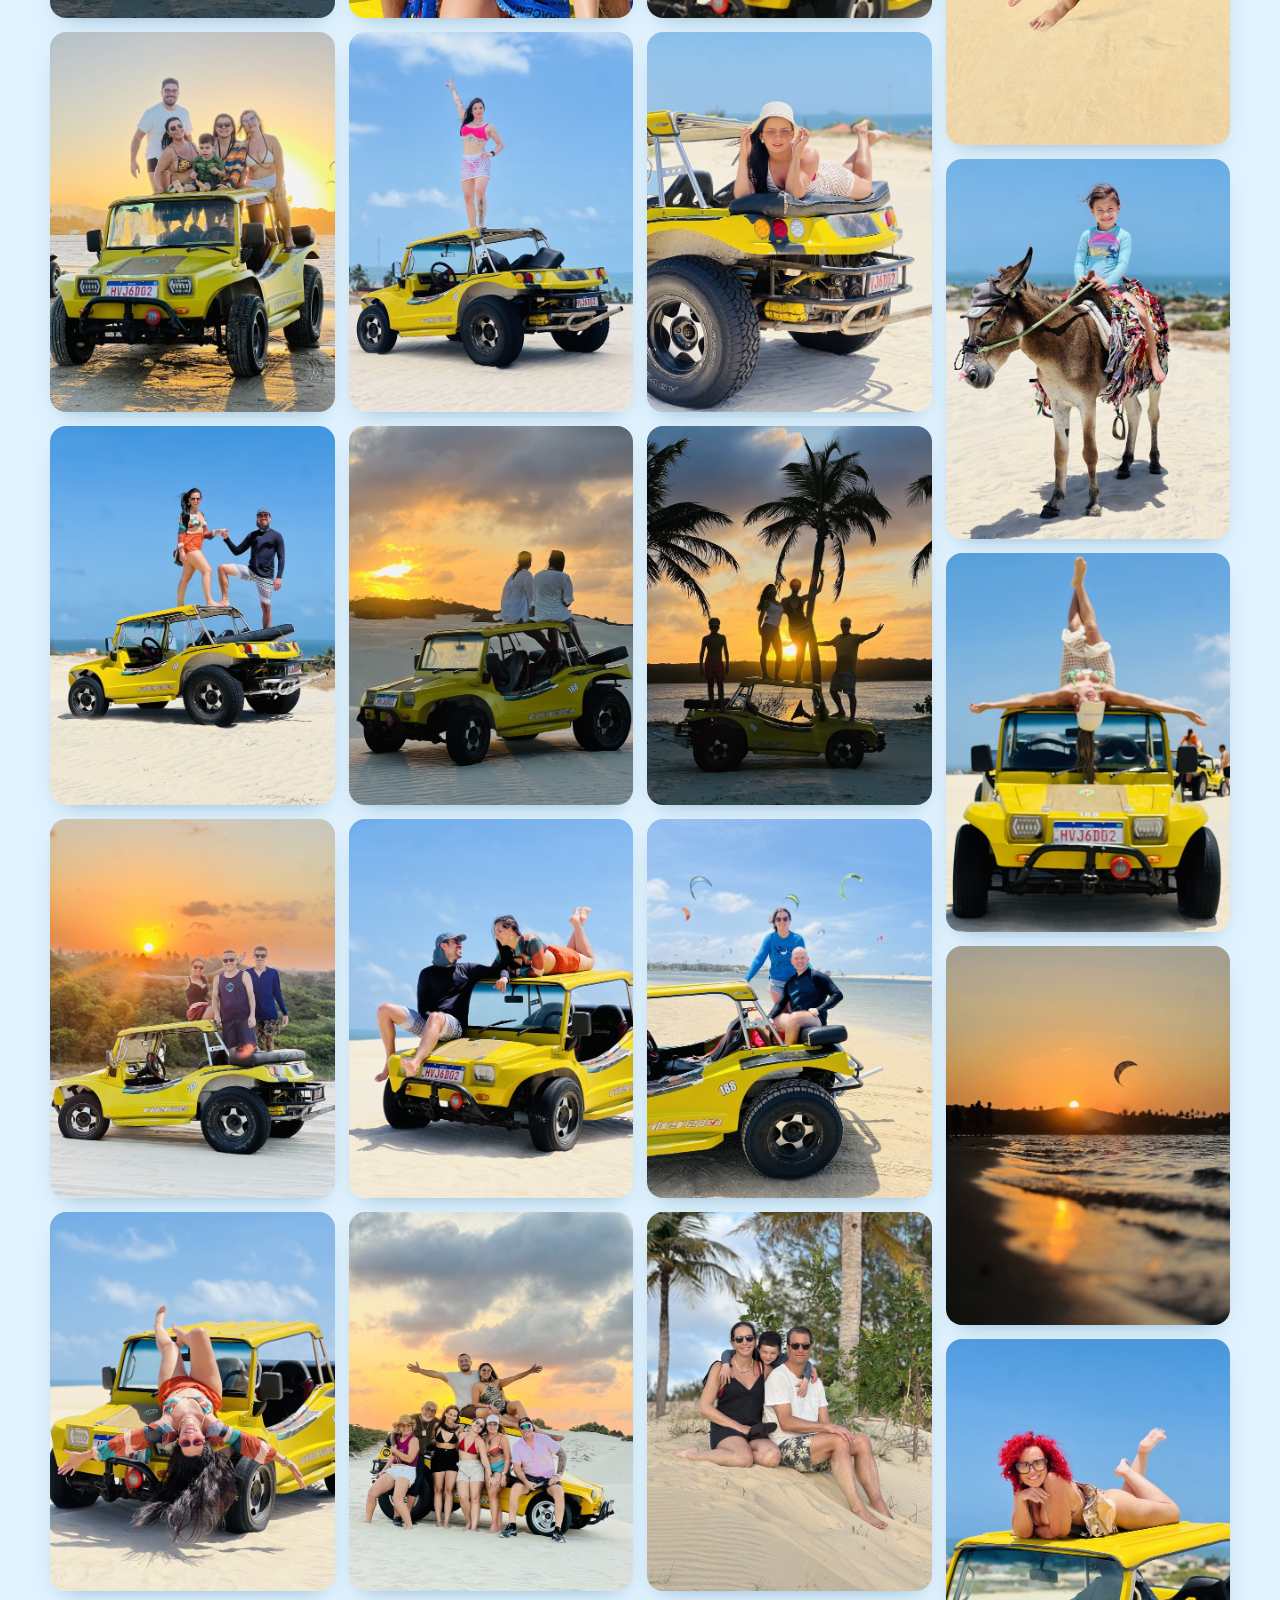
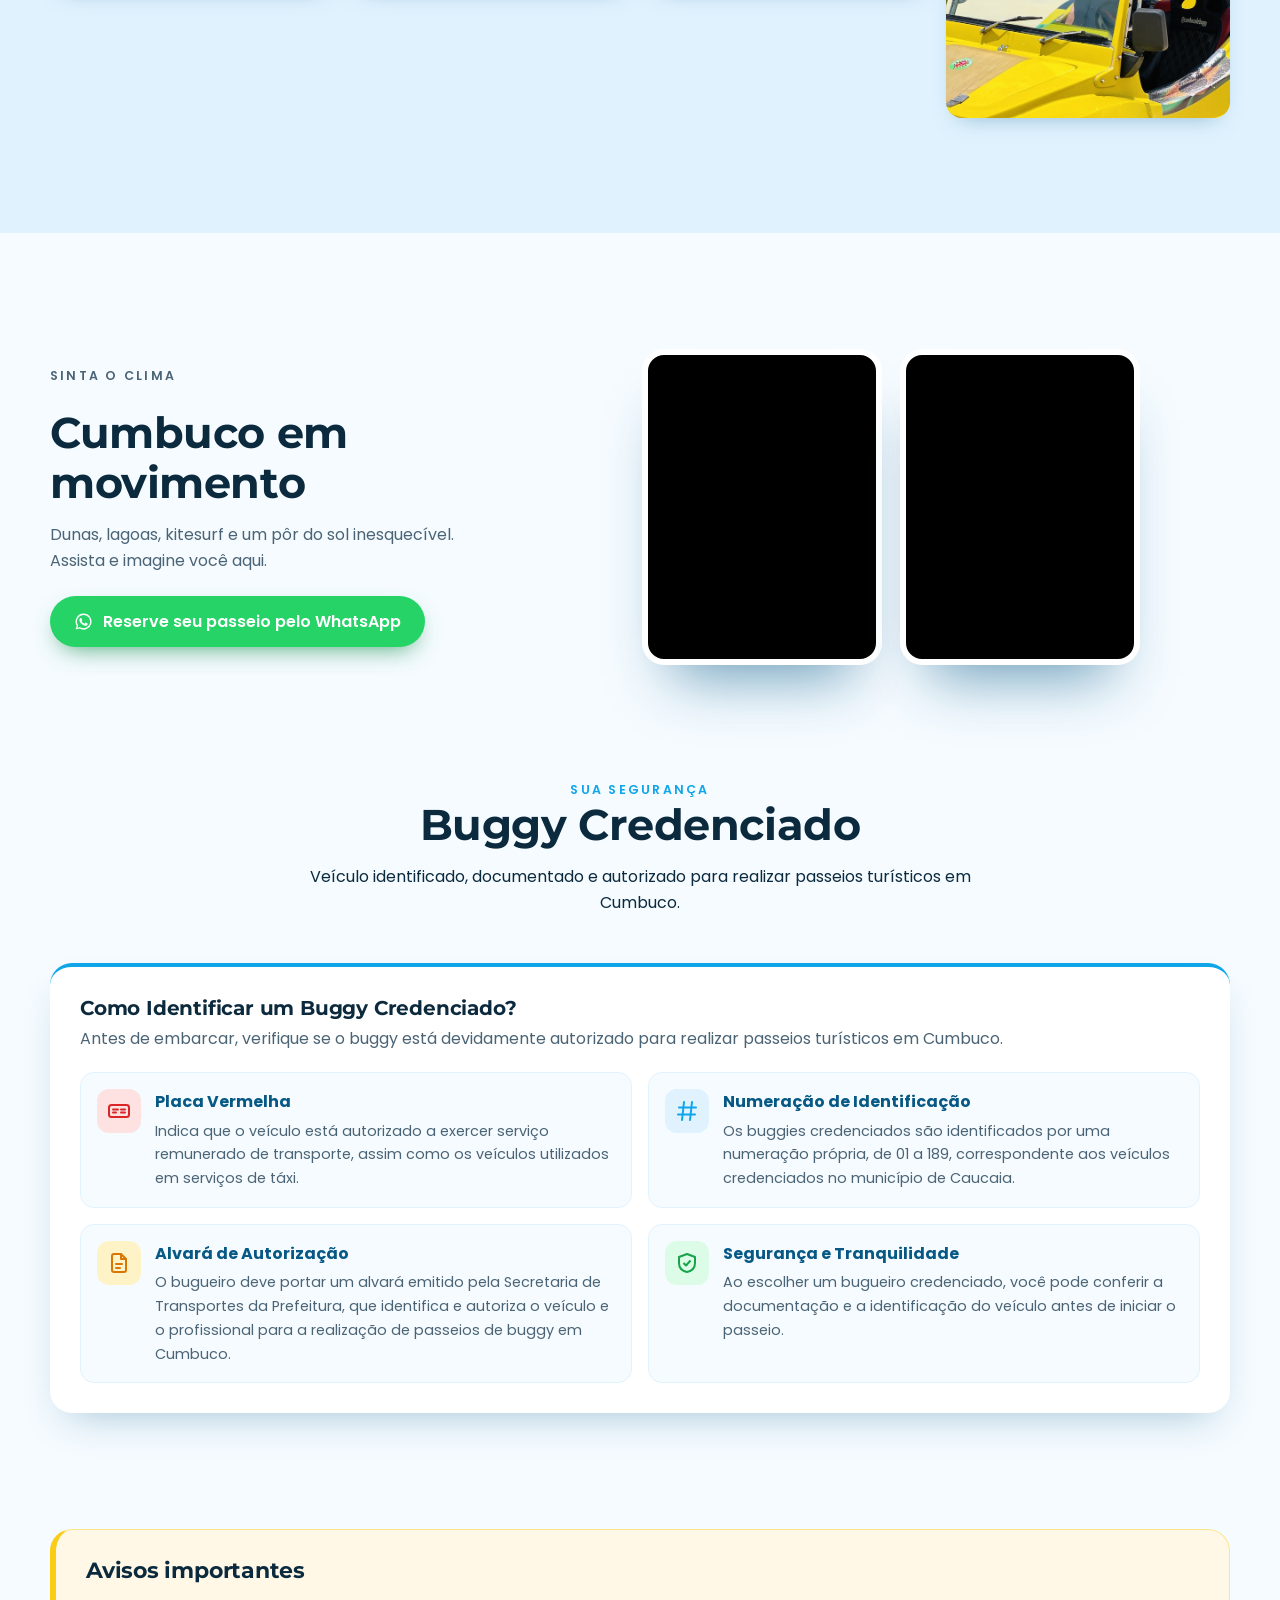
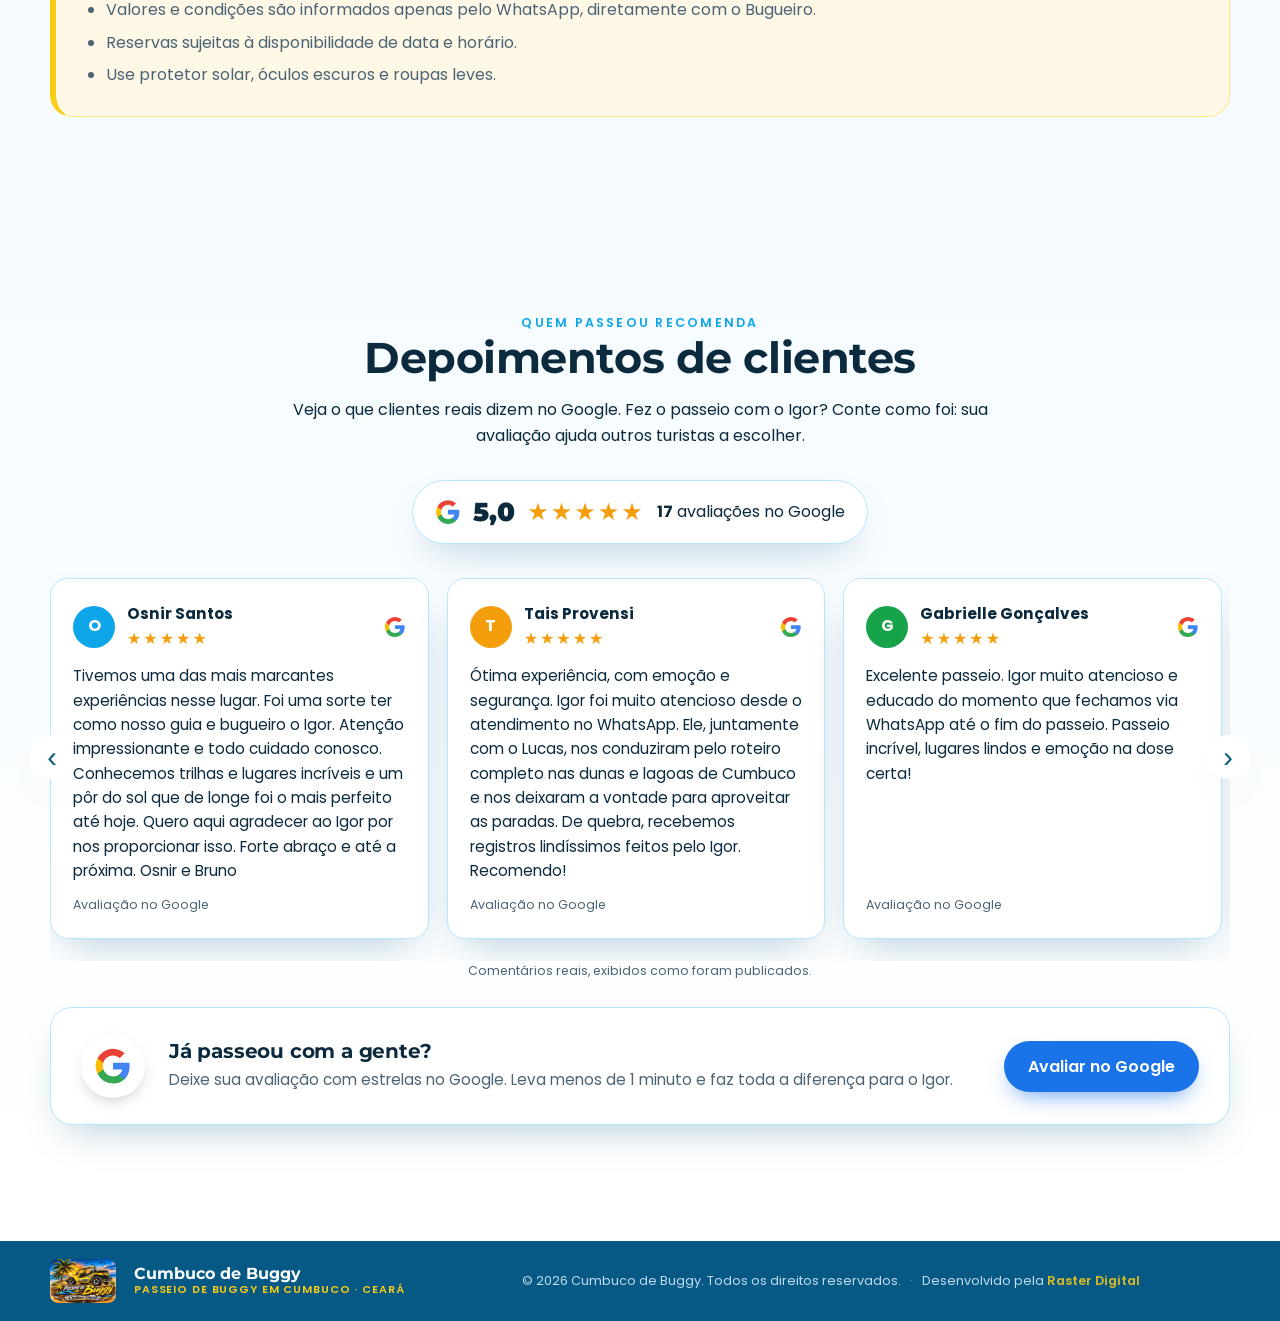
==== commit c7121ba8: "Domínio definitivo cumbucodebuggy.online Co-Authored-By: Claude Opus 5.5 <noreply@anthropic.com>" ====
--- a/index.html
+++ b/index.html
@@ -5,10 +5,10 @@
 <meta name="viewport" content="width=device-width, initial-scale=1">
 <title>Passeio de Buggy em Cumbuco | Igor Vasconcelos</title>
 <meta name="robots" content="noindex, follow">
-<link rel="alternate" hreflang="pt-BR" href="https://www.buggycumbuco.com.br/pt-br/">
-<link rel="alternate" hreflang="en" href="https://www.buggycumbuco.com.br/en/">
-<link rel="alternate" hreflang="es" href="https://www.buggycumbuco.com.br/es/">
-<link rel="alternate" hreflang="x-default" href="https://www.buggycumbuco.com.br/pt-br/">
+<link rel="alternate" hreflang="pt-BR" href="https://cumbucodebuggy.online/pt-br/">
+<link rel="alternate" hreflang="en" href="https://cumbucodebuggy.online/en/">
+<link rel="alternate" hreflang="es" href="https://cumbucodebuggy.online/es/">
+<link rel="alternate" hreflang="x-default" href="https://cumbucodebuggy.online/pt-br/">
 <script>
   var p = { pt: "pt-br", en: "en", es: "es" }, l = "pt";
   try { l = localStorage.getItem("lang") || "pt"; } catch (e) {}
